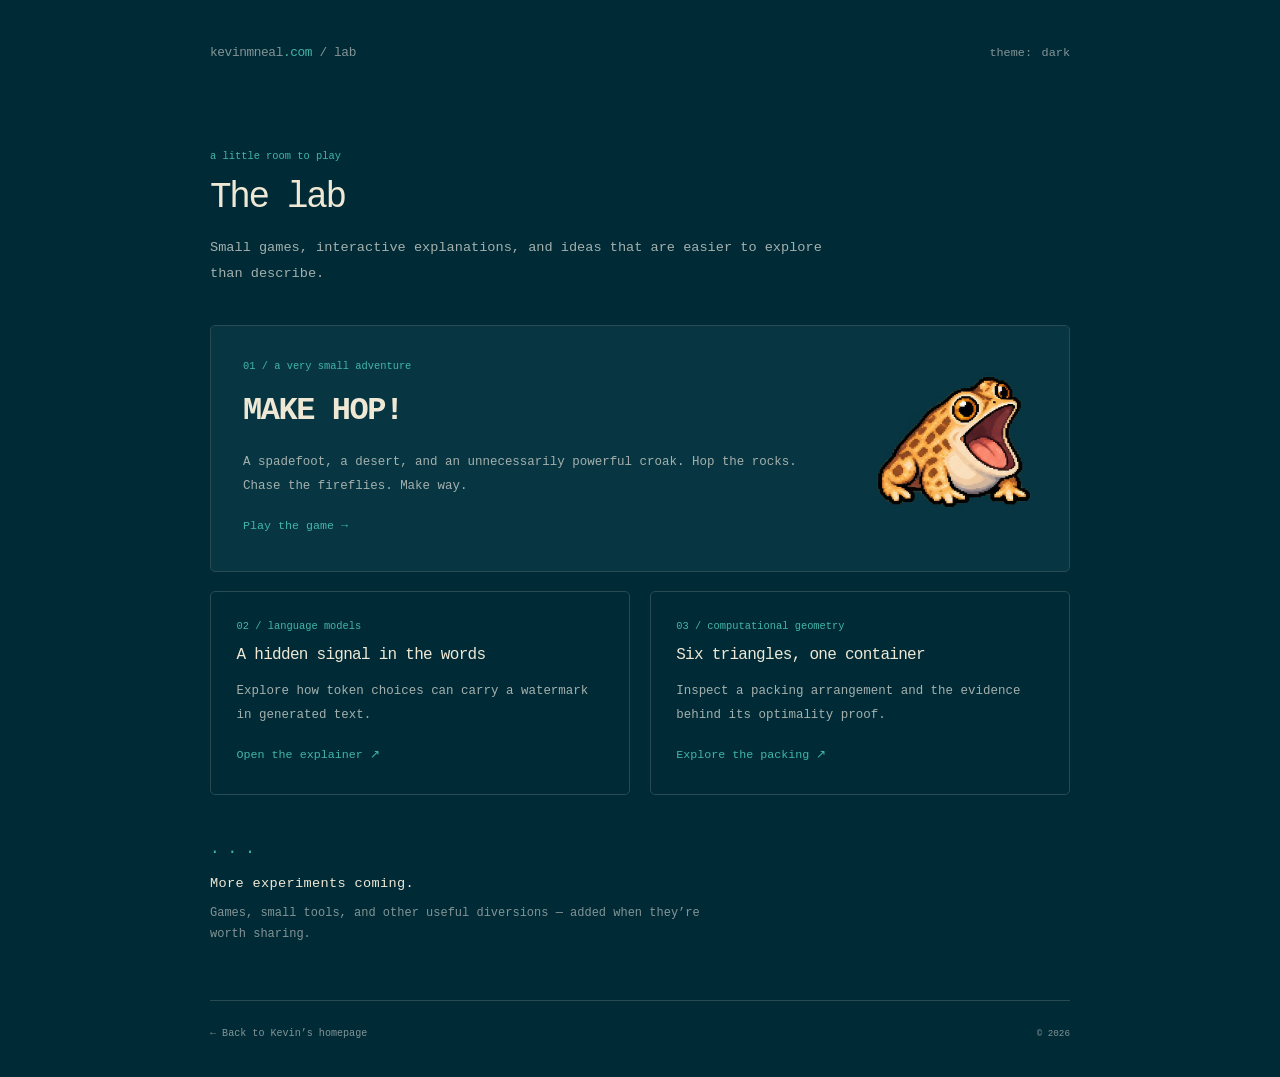
==== docs/lab/index.html @ ad4743d2 "Expand MAKE HOP with expressive sprites, force blasts, and a lab" ====
<!doctype html>
<html lang="en" data-theme="dark">
<head>
  <meta charset="utf-8">
  <meta name="viewport" content="width=device-width, initial-scale=1">
  <meta name="theme-color" content="#002b36">
  <meta name="description" content="Small games, interactive explanations, and experiments from Kevin M. Neal.">
  <link rel="canonical" href="https://kevinmneal.com/lab/">
  <link rel="icon" href="../favicon.svg" type="image/svg+xml">
  <link rel="stylesheet" href="../styles.css?v=20261016-hop-v2">
  <script type="module" src="./lab.js?v=20261016-hop-v2"></script>
  <title>Lab — Kevin M. Neal</title>
</head>
<body>
  <a class="skip-link" href="#main">Skip to content</a>
  <div class="page lab-page">
    <header class="topbar"><a class="wordmark" href="../">kevinmneal<span>.com</span> / lab</a><button class="theme-toggle" id="theme-toggle" type="button" hidden>theme: <span id="theme-label">dark</span></button></header>
    <main id="main" tabindex="-1">
      <section class="lab-intro">
        <p class="lab-kicker">a little room to play</p>
        <h1>The lab</h1>
        <p>Small games, interactive explanations, and ideas that are easier to explore than describe.</p>
      </section>
      <a class="lab-feature" href="../#make-hop">
        <div><span class="lab-kicker">01 / a very small adventure</span><h2>MAKE HOP!</h2><p>A spadefoot, a desert, and an unnecessarily powerful croak. Hop the rocks. Chase the fireflies. Make way.</p><span class="lab-cta">Play the game <span aria-hidden="true">→</span></span></div>
        <span class="lab-toad" aria-hidden="true"></span>
      </a>
      <div class="lab-grid">
        <a class="lab-card" href="https://kevinmneal.github.io/llm-watermarking/"><span class="lab-kicker">02 / language models</span><h2>A hidden signal in the words</h2><p>Explore how token choices can carry a watermark in generated text.</p><span class="lab-cta">Open the explainer <span aria-hidden="true">↗</span></span></a>
        <a class="lab-card" href="https://kevinmneal.github.io/six-triangle-packing/"><span class="lab-kicker">03 / computational geometry</span><h2>Six triangles, one container</h2><p>Inspect a packing arrangement and the evidence behind its optimality proof.</p><span class="lab-cta">Explore the packing <span aria-hidden="true">↗</span></span></a>
      </div>
      <div class="lab-soon"><span aria-hidden="true">···</span><h2>More experiments coming.</h2><p>Games, small tools, and other useful diversions — added when they’re worth sharing.</p></div>
    </main>
    <footer><a href="../">← Back to Kevin’s homepage</a><span class="copyright">© 2026</span></footer>
  </div>
</body>
</html>
---- docs/styles.css ----
:root {
  color-scheme: dark;
  --bg: #002b36;
  --surface: #073642;
  --text: #a4b0ad;
  --muted: #839496;
  --heading: #eee8d5;
  --accent: #42b5a9;
  --line: #284a53;
  --focus: #b58900;
  --green: #a0ae36;
  --gold: #b58900;
  --blue: #268bd2;
  font-family: "SFMono-Regular", Consolas, "Liberation Mono", Menlo, monospace;
  font-size: 16px;
  -webkit-font-smoothing: antialiased;
  background: var(--bg);
  color: var(--text);
}
:root[data-theme="light"] {
  color-scheme: light;
  --bg: #fdf6e3;
  --surface: #eee8d5;
  --text: #50666d;
  --muted: #586e75;
  --heading: #073642;
  --accent: #08746e;
  --line: #d8d0b8;
  --focus: #836200;
  --green: #596900;
}
* { box-sizing: border-box; }
body { margin: 0; line-height: 1.7; }
h1, h2, p, figure { margin: 0; }
button, a, summary { -webkit-tap-highlight-color: transparent; }
a { color: inherit; text-decoration: none; text-underline-offset: .3em; }
a:hover { color: var(--accent); text-decoration: underline; }
button { font: inherit; color: inherit; }
button, summary { touch-action: manipulation; }
a:focus-visible, button:focus-visible, summary:focus-visible { outline: 2px solid var(--focus); outline-offset: 5px; border-radius: 1px; }
[hidden] { display: none !important; }
::selection { background: var(--accent); color: var(--bg); }
.page { width: min(100% - 6rem, 1080px); margin: 0 auto; }
.topbar { display: flex; justify-content: space-between; align-items: center; padding-top: 2.1rem; }
.wordmark { font-size: .8rem; color: var(--muted); letter-spacing: -.03em; }
.wordmark span { color: var(--accent); }
.theme-toggle { display: inline-flex; align-items: center; gap: .6rem; border: none; background: transparent; color: var(--muted); font-size: .74rem; padding: .55rem 0 .55rem .7rem; cursor: pointer; min-height: 38px; }
.theme-toggle:hover { color: var(--heading); }
.layout { display: grid; grid-template-columns: minmax(0, 1fr) 290px; column-gap: 3.2rem; align-items: start; }
.intro, .work, .about, .writing { grid-column: 1; min-width: 0; }
.intro { grid-row: 1; padding: 4.5rem 0 3.1rem; }
h1 { color: var(--heading); font-size: clamp(1.8rem, 3vw, 2.25rem); line-height: 1.2; font-weight: 500; letter-spacing: -.065em; }
.degree { font-size: .44em; font-weight: 400; letter-spacing: -.03em; color: var(--muted); }
.discipline { color: var(--accent); font-size: .8rem; margin-top: .8rem; }
.bio { max-width: 66ch; font-size: .84rem; line-height: 1.95; margin-top: 1.15rem; }
.companion-rail { grid-column: 2; grid-row: 1 / 5; position: sticky; top: 3rem; align-self: start; margin-top: 4rem; min-width: 0; }
.companion-stage { width: 100%; }
#companion { display: block; width: 100%; height: auto; aspect-ratio: 400 / 340; image-rendering: auto; }
.companion-meta { min-height: 3.4rem; padding-top: .3rem; text-align: center; }
#companion-label { color: var(--muted); font-size: .61rem; line-height: 1.6; min-height: 1.6em; }
.companion-controls { display: flex; align-items: center; justify-content: center; gap: 1.25rem; margin-top: .2rem; }
.companion-controls button { padding: .3rem .1rem; min-height: 32px; border: 0; background: none; color: var(--muted); font-size: .59rem; cursor: pointer; }
.companion-controls button:hover { color: var(--accent); }
.work { grid-row: 2; }
.section-heading { display: flex; align-items: baseline; justify-content: space-between; gap: 1rem; margin-bottom: 1rem; }
h2 { color: var(--muted); font-weight: 400; font-size: .68rem; letter-spacing: .025em; }
.interaction-hint, .section-heading > a { color: var(--muted); font-size: .61rem; }
.project { border-top: 1px solid var(--line); scroll-margin-top: 1.5rem; }
.project:last-child { border-bottom: 1px solid var(--line); }
summary { list-style: none; display: flex; align-items: center; gap: 1rem; padding: 1.3rem .1rem; cursor: pointer; position: relative; }
summary::-webkit-details-marker { display: none; }
.row-number { font-size: .61rem; color: var(--muted); width: 1.2rem; flex: 0 0 auto; }
.row-copy { flex: 1; min-width: 0; display: flex; flex-direction: column; gap: .25rem; }
.row-title { font-size: .94rem; letter-spacing: -.025em; color: var(--heading); }
.row-subtitle { font-size: .7rem; color: var(--muted); line-height: 1.65; }
.row-category { font-size: .59rem; color: var(--muted); }
.expand-icon { position: relative; display: block; width: 12px; height: 12px; margin-left: .3rem; flex: 0 0 auto; color: var(--muted); }
.expand-icon::before, .expand-icon::after { content: ''; position: absolute; background: currentColor; }
.expand-icon::before { height: 1px; width: 11px; top: 5px; left: 0; }
.expand-icon::after { height: 11px; width: 1px; top: 0; left: 5px; transition: transform .16s ease; }
.project[open] .expand-icon::after, .about-details[open] .expand-icon::after { transform: rotate(90deg); }
summary:hover .row-title, summary:hover .expand-icon, .project[open] .row-title { color: var(--accent); }
.project-content { display: grid; grid-template-columns: minmax(0, 1fr) 162px; align-items: center; gap: 1.5rem; padding: .15rem 0 1.7rem 2.3rem; }
.project-description { min-width: 0; font-size: .84rem; line-height: 1.95; }
.project-description p + p, .about-copy p + p { margin-top: 1em; }
.project-links { display: flex; flex-wrap: wrap; gap: .55rem 1.4rem; margin-top: .85rem; font-size: .7rem; color: var(--accent); }
.project-figure { min-width: 0; width: 100%; }
.project-figure svg, .project-figure img { display: block; width: 100%; height: auto; overflow: visible; }
.project-figure figcaption { text-align: center; font-size: .52rem; color: var(--muted); line-height: 1.5; margin-top: .4rem; }
.figure-surface { fill: var(--surface); stroke: var(--line); stroke-width: 1.4; }
.figure-line { stroke: var(--muted); stroke-width: 1.4; }
.figure-accent { stroke: var(--accent); stroke-width: 2; }
.figure-dot { fill: var(--muted); }
.map-contours { stroke: var(--accent); stroke-width: 1.2; opacity: .65; }
.map-points { fill: var(--gold); }
.packing-triangles polygon { fill: color-mix(in srgb, var(--accent) 12%, var(--bg)); stroke: var(--accent); stroke-width: 2.8; }
.packing-triangles polygon:nth-child(3n + 2) { fill: color-mix(in srgb, var(--blue) 12%, var(--bg)); stroke: var(--blue); }
.packing-triangles polygon:nth-child(3n) { fill: color-mix(in srgb, var(--gold) 12%, var(--bg)); stroke: var(--gold); }
.packing-boundary { stroke: var(--muted); stroke-width: 2; }
.token-boxes rect { stroke: var(--line); stroke-width: 1; }
.token-boxes .selected-token { fill: color-mix(in srgb, var(--green) 12%, var(--bg)); stroke: var(--green); }
.token-text { fill: var(--text); font: 10px "SFMono-Regular", Consolas, "Liberation Mono", Menlo, monospace; text-anchor: middle; }
.selected-token-text { fill: var(--green); }
.signal-line { stroke: var(--green); stroke-width: 2; }
.other-experiments { margin-top: 1rem; font-size: .7rem; color: var(--muted); }
.other-experiments a { color: var(--accent); }
.about { grid-row: 3; margin-top: 1.7rem; }
.about-details { border: 1px solid var(--line); border-left: 2px solid var(--accent); background: color-mix(in srgb, var(--surface) 55%, var(--bg)); }
.about-details summary { justify-content: space-between; padding: .9rem 1rem; font-size: .9rem; color: var(--heading); }
.about-details summary:hover, .about-details[open] summary { color: var(--accent); }
.about-copy { max-width: 68ch; padding: .2rem 1rem 1.1rem; font-size: .84rem; line-height: 1.95; }
.writing { grid-row: 4; margin-top: 2.5rem; }
.publication-group { margin: 1.5rem 0 .4rem; color: var(--accent); font-size: .7rem; font-weight: 400; }
.papers { margin: 0; padding: 0; list-style: none; }
.papers li { display: grid; grid-template-columns: minmax(0, 1fr) 34px; gap: 1rem; font-size: .78rem; line-height: 1.85; margin-top: 1.1rem; }
.paper-venue { display: block; color: var(--muted); font-size: .68rem; margin-top: .2rem; }
.paper-venue cite { font-style: normal; }
.papers time { color: var(--muted); font-size: .65rem; padding-top: .15rem; text-align: right; }
.papers a { color: var(--text); }
.papers a span { color: var(--accent); }
footer { margin-top: 3rem; border-top: 1px solid var(--line); padding: 1.5rem 0 2.2rem; display: flex; align-items: center; justify-content: space-between; gap: 1.5rem; color: var(--muted); font-size: .63rem; }
footer nav { display: flex; flex-wrap: wrap; gap: .75rem 1.6rem; }
.copyright { font-size: .58rem; white-space: nowrap; }
.skip-link { position: absolute; z-index: 10; top: -6rem; left: 1rem; padding: .5rem 1rem; color: var(--heading); background: var(--surface); }
.skip-link:focus { top: .5rem; }
@media (max-width: 1060px) {
  .page { width: calc(100% - 4rem); }
  .layout { grid-template-columns: minmax(0, 1fr) 230px; column-gap: 2rem; }
  .row-category { display: none; }
  .project-content { grid-template-columns: minmax(0, 1fr) 136px; gap: 1rem; }
}
@media (max-width: 800px) {
  .page { width: calc(100% - 3rem); }
  .topbar { padding-top: 1.2rem; }
  .layout { display: flex; flex-direction: column; }
  .intro { order: 0; width: 100%; padding: 3.1rem 0 1.8rem; }
  h1 { font-size: 2rem; }
  .bio { max-width: 68ch; }
  .companion-rail { order: 1; position: sticky; z-index: 3; top: 0; display: flex; flex-direction: row-reverse; align-items: center; justify-content: space-between; width: 100%; margin-top: 0; margin-bottom: 1.8rem; padding: .15rem 0 .4rem; border-bottom: 1px solid var(--line); background: var(--bg); }
  .companion-stage { flex: 0 0 108px; width: 108px; }
  .companion-meta { padding: 0 .5rem 0 0; min-height: 0; max-width: 24ch; text-align: left; }
  #companion-label { font-size: .62rem; }
  .companion-controls { justify-content: flex-start; gap: 1.35rem; margin-top: .3rem; }
  .companion-controls button { font-size: .6rem; min-height: 36px; }
  .work { order: 2; width: 100%; }
  .about { order: 3; width: 100%; }
  .writing { order: 4; width: 100%; }
  .project, summary, .project-links a, .papers a, .other-experiments a { scroll-margin-top: 120px; }
  .project-content { grid-template-columns: minmax(0, 1fr) 166px; gap: 1.5rem; }
  .row-category { display: block; }
  .row-title { font-size: .9rem; }
  .row-subtitle { font-size: .75rem; }
}
@media (max-width: 560px) {
  .row-category { display: none; }
  summary { gap: .9rem; padding: 1.1rem 0; }
  .project-content { grid-template-columns: minmax(0, 1fr); gap: 1.2rem; padding-left: 2.1rem; }
  .project-figure { width: 178px; justify-self: center; }
  .packing-figure { width: 155px; }
  .terminal-figure { width: 142px; }
  .papers li { gap: .75rem; }
  .writing { margin-top: 2.5rem; }
  footer { align-items: flex-start; }
}
@media (max-width: 380px) {
  .page { width: calc(100% - 2.25rem); }
  h1 { font-size: 1.75rem; }
  .discipline { font-size: .75rem; }
  #companion-label { font-size: .56rem; }
  .companion-controls button { font-size: .56rem; }
  .row-title { font-size: .88rem; }
  .row-number { font-size: .57rem; width: .95rem; }
  .project-content { padding-left: 0; }
  .project-links { font-size: .64rem; }
  footer nav { gap: .6rem 1rem; font-size: .59rem; }
  .copyright { display: none; }
}
@media (prefers-reduced-motion: reduce) {
  *, *::before, *::after { animation: none !important; transition: none !important; scroll-behavior: auto !important; }
}
@media print {
  :root { --bg: white; --surface: white; --text: #333; --muted: #555; --heading: #111; --accent: #222; --line: #ccc; }
  .page { width: 100%; }
  .layout { display: block; }
  .theme-toggle, .companion-rail, .interaction-hint, .expand-icon, .skip-link { display: none; }
  .intro { padding: 2rem 0; }
  .project { break-inside: avoid; }
}

/* A small field trip, tucked behind the companion. */
.companion-secret { display: block; width: 100%; padding: 0; border: 0; background: transparent; cursor: pointer; }
.companion-secret:focus-visible { outline-offset: -2px; }
body.hop-open { overflow: hidden; }
.hop-dialog { width: min(940px, calc(100% - 2rem)); max-height: calc(100dvh - 2rem); padding: 1.5rem; border: 1px solid var(--accent); border-radius: 8px; background: var(--bg); color: var(--text); box-shadow: 0 24px 100px #0008; overflow: auto; }
.hop-dialog::backdrop { background: #001820d9; backdrop-filter: blur(5px); }
.hop-header { display: flex; justify-content: space-between; gap: 1rem; align-items: center; }
.hop-eyebrow { color: var(--accent); font-size: .62rem; }
.hop-header h2 { color: var(--heading); font-size: 1.75rem; font-weight: 700; letter-spacing: -.07em; line-height: 1.4; }
.hop-close, .hop-pause { border: 0; background: none; cursor: pointer; font-size: .7rem; min-height: 44px; padding: .4rem .6rem; }
.hop-close:hover, .hop-pause:hover { color: var(--heading); }
.hop-close span { font-size: 1.2rem; margin-left: .5rem; }
.hop-scoreboard { display: flex; align-items: center; gap: 1.7rem; margin: 1rem 0; font-size: .65rem; color: var(--muted); }
.hop-scoreboard strong { color: var(--heading); font-size: .85rem; font-weight: 400; margin-left: .35rem; font-variant-numeric: tabular-nums; }
.hop-hearts { margin-left: auto; color: #db6d86; font-size: 1rem; white-space: nowrap; }
.hop-arena { position: relative; border: 1px solid var(--line); border-radius: 4px; overflow: hidden; }
#hop-canvas { display: block; width: 100%; aspect-ratio: 900 / 340; touch-action: manipulation; outline: none; }
#hop-canvas:focus-visible { box-shadow: inset 0 0 0 2px var(--focus); }
.hop-overlay { position: absolute; inset: 0; display: grid; place-items: center; padding: 1rem; background: color-mix(in srgb, var(--bg) 35%, transparent); }
.hop-card { max-width: 420px; padding: 1.3rem 1.7rem; background: var(--bg); border: 1px solid var(--line); border-radius: 4px; text-align: center; box-shadow: 0 8px 25px #0002; }
.hop-card h3 { color: var(--heading); margin: 0; font-weight: 400; font-size: 1rem; line-height: 1.5; }
.hop-card p { font-size: .71rem; line-height: 1.7; margin: .65rem 0 1rem; }
.hop-start { padding: .6rem 1.25rem; border: 1px solid var(--accent); border-radius: 3px; color: var(--bg); background: var(--accent); cursor: pointer; font-size: .78rem; min-height: 44px; }
.hop-controls { display: flex; align-items: stretch; gap: .75rem; margin-top: 1rem; }
.hop-action { padding: .5rem 1rem; min-height: 48px; border: 1px solid var(--line); border-radius: 3px; background: var(--surface); cursor: pointer; font-size: .78rem; text-align: left; }
.hop-action:hover:not(:disabled) { border-color: var(--accent); color: var(--heading); }
.hop-dialog kbd { font: inherit; font-size: .58rem; margin-left: .6rem; color: var(--muted); }
.hop-shout { min-width: 156px; }
.hop-shout[aria-disabled="true"] { color: var(--muted); }
.hop-charge { display: block; height: 3px; margin-top: .3rem; background: var(--line); overflow: hidden; }
.hop-charge > span { display: block; height: 100%; width: 100%; background: var(--accent); }
.hop-pause { margin-left: auto; }
.hop-instructions { margin-top: 1rem; font-size: .67rem; line-height: 1.8; max-width: 80ch; }
.hop-status { font-size: .62rem; color: var(--muted); min-height: 1.8em; margin-top: .5rem; }
.hop-dialog button:disabled { opacity: .55; cursor: default; }
@media (max-width: 560px) {
  .hop-dialog { width: calc(100% - 1rem); max-height: calc(100dvh - 1rem); padding: .85rem; }
  .hop-header h2 { font-size: 1.5rem; }
  .hop-scoreboard { gap: .8rem; font-size: .58rem; }
  .hop-scoreboard strong { display: block; margin-left: 0; }
  #hop-canvas { aspect-ratio: 510 / 340; }
  .hop-card { padding: 1rem; }
  .hop-card h3 { font-size: .88rem; }
  .hop-card p { font-size: .64rem; }
  .hop-controls { gap: .45rem; }
  .hop-action { padding: .5rem .7rem; font-size: .7rem; }
  .hop-dialog kbd { display: none; }
  .hop-shout { min-width: 112px; }
  .hop-pause { padding: .4rem .3rem; font-size: .64rem; }
}
@media print { .hop-dialog { display: none; } }

.companion-hint { min-height: 1.5em; margin-top: .2rem; color: var(--accent); font-size: .62rem; }
.hop-header-actions { display: flex; align-items: center; gap: .5rem; }
.hop-sound { padding: .3rem .5rem; min-height: 44px; border: 0; background: transparent; color: var(--muted); font-size: .62rem; cursor: pointer; }
.hop-sound[aria-pressed="true"] { color: var(--accent); }
.hop-runline { display: flex; justify-content: space-between; gap: 1rem; color: var(--accent); font-size: .62rem; margin: .6rem 0 -.5rem; }
.hop-runline strong { font-weight: 400; font-variant-numeric: tabular-nums; }
.hop-close span { margin: 0; }
.lab-page { max-width: 860px; }
.lab-intro { padding: 4.8rem 0 2.4rem; max-width: 66ch; }
.lab-kicker { display: block; color: var(--accent); font-size: .65rem; }
.lab-intro h1 { margin: .6rem 0 1rem; }
.lab-intro > p:last-child { font-size: .85rem; line-height: 1.9; }
.lab-feature { display: grid; grid-template-columns: minmax(0, 1fr) 170px; align-items: center; gap: 1.7rem; padding: 2rem; border: 1px solid var(--line); background: var(--surface); border-radius: 5px; }
.lab-feature h2, .lab-card h2 { color: var(--heading); font-size: 1.25rem; letter-spacing: -.045em; margin: .5rem 0 .8rem; }
.lab-feature h2 { font-size: 2rem; font-weight: 700; }
.lab-feature p, .lab-card p { color: var(--text); font-size: .78rem; line-height: 1.9; }
.lab-feature:hover, .lab-card:hover { text-decoration: none; border-color: var(--accent); }
.lab-cta { display: inline-block; margin-top: 1.15rem; font-size: .73rem; color: var(--accent); }
.lab-toad { display: block; width: 170px; height: 170px; background: url('./assets/game/croak-v2.png') 66.6667% 66.6667% / 400% 400%; transition: transform .2s ease; }
.lab-feature:hover .lab-toad { transform: rotate(-4deg) translateY(-4px); }
.lab-grid { display: grid; grid-template-columns: repeat(2, minmax(0, 1fr)); gap: 1.2rem; margin-top: 1.2rem; }
.lab-card { padding: 1.6rem; border: 1px solid var(--line); border-radius: 5px; }
.lab-card h2 { font-size: 1rem; line-height: 1.5; }
.lab-soon { padding: 2.8rem 0 .5rem; max-width: 55ch; }
.lab-soon > span { color: var(--accent); letter-spacing: .5em; }
.lab-soon h2 { color: var(--heading); font-size: .85rem; margin: .35rem 0 .5rem; }
.lab-soon p { font-size: .75rem; color: var(--muted); }
@media (max-width: 560px) {
  .lab-intro { padding-top: 3.2rem; }
  .lab-feature { padding: 1.3rem; grid-template-columns: minmax(0, 1fr); gap: .7rem; }
  .lab-toad { grid-row: 1; width: 110px; height: 110px; justify-self: end; margin-bottom: -1.5rem; }
  .lab-feature .lab-kicker { max-width: 16ch; }
  .lab-grid { grid-template-columns: minmax(0, 1fr); }
  .hop-header-actions { gap: .1rem; }
  .hop-sound { font-size: .58rem; padding: .3rem; }
}
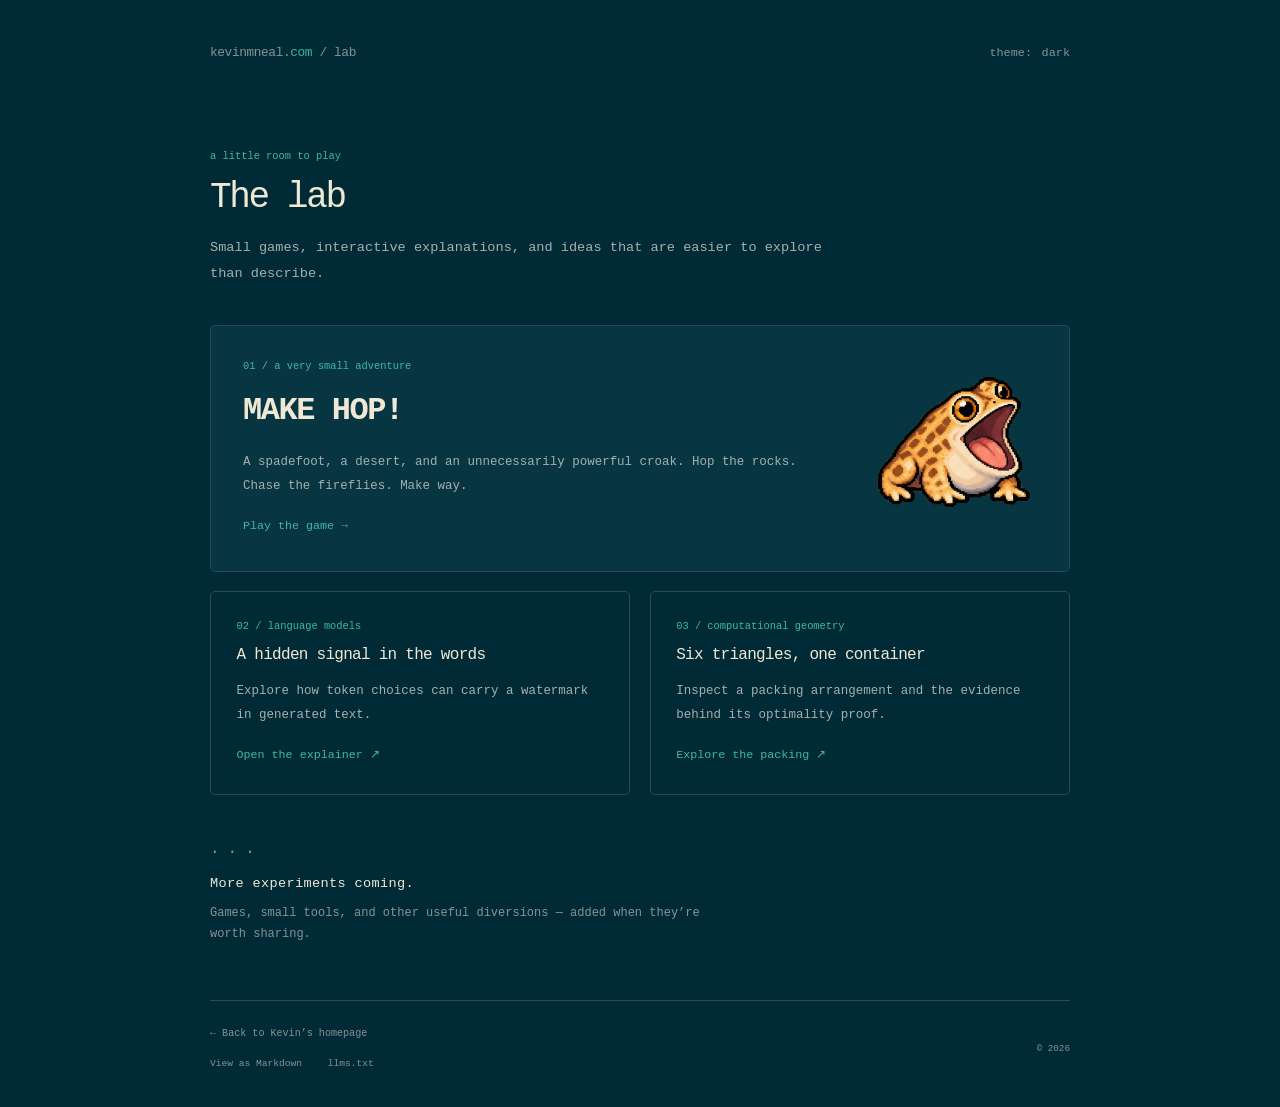
==== commit 25700196: "Add synchronized Markdown pages and crawler discovery files" ====
--- a/docs/lab/index.html
+++ b/docs/lab/index.html
@@ -6,8 +6,10 @@
   <meta name="theme-color" content="#002b36">
   <meta name="description" content="Small games, interactive explanations, and experiments from Kevin M. Neal.">
   <link rel="canonical" href="https://kevinmneal.com/lab/">
+  <link rel="alternate" type="text/markdown" href="./index.md" title="View as Markdown">
+  <link rel="describedby" href="../llms.txt" type="text/plain">
   <link rel="icon" href="../favicon.svg" type="image/svg+xml">
-  <link rel="stylesheet" href="../styles.css?v=20261016-hop-v2">
+  <link rel="stylesheet" href="../styles.css?v=20261016-reading">
   <script type="module" src="./lab.js?v=20261016-hop-v2"></script>
   <title>Lab — Kevin M. Neal</title>
 </head>
@@ -31,7 +33,7 @@
       </div>
       <div class="lab-soon"><span aria-hidden="true">···</span><h2>More experiments coming.</h2><p>Games, small tools, and other useful diversions — added when they’re worth sharing.</p></div>
     </main>
-    <footer><a href="../">← Back to Kevin’s homepage</a><span class="copyright">© 2026</span></footer>
+    <footer><div class="footer-links"><a href="../">← Back to Kevin’s homepage</a><nav class="reading-links" aria-label="Reading formats"><a href="./index.md" type="text/markdown">View as Markdown</a><a href="../llms.txt" type="text/plain">llms.txt</a></nav></div><span class="copyright">© 2026</span></footer>
   </div>
 </body>
 </html>
--- a/docs/styles.css
+++ b/docs/styles.css
@@ -120,6 +120,8 @@
 .papers a span { color: var(--accent); }
 footer { margin-top: 3rem; border-top: 1px solid var(--line); padding: 1.5rem 0 2.2rem; display: flex; align-items: center; justify-content: space-between; gap: 1.5rem; color: var(--muted); font-size: .63rem; }
 footer nav { display: flex; flex-wrap: wrap; gap: .75rem 1.6rem; }
+.footer-links { display: grid; gap: .85rem; min-width: 0; }
+.reading-links { font-size: .6rem; }
 .copyright { font-size: .58rem; white-space: nowrap; }
 .skip-link { position: absolute; z-index: 10; top: -6rem; left: 1rem; padding: .5rem 1rem; color: var(--heading); background: var(--surface); }
 .skip-link:focus { top: .5rem; }
@@ -239,7 +241,6 @@
 }
 @media print { .hop-dialog { display: none; } }
 
-.companion-hint { min-height: 1.5em; margin-top: .2rem; color: var(--accent); font-size: .62rem; }
 .hop-header-actions { display: flex; align-items: center; gap: .5rem; }
 .hop-sound { padding: .3rem .5rem; min-height: 44px; border: 0; background: transparent; color: var(--muted); font-size: .62rem; cursor: pointer; }
 .hop-sound[aria-pressed="true"] { color: var(--accent); }
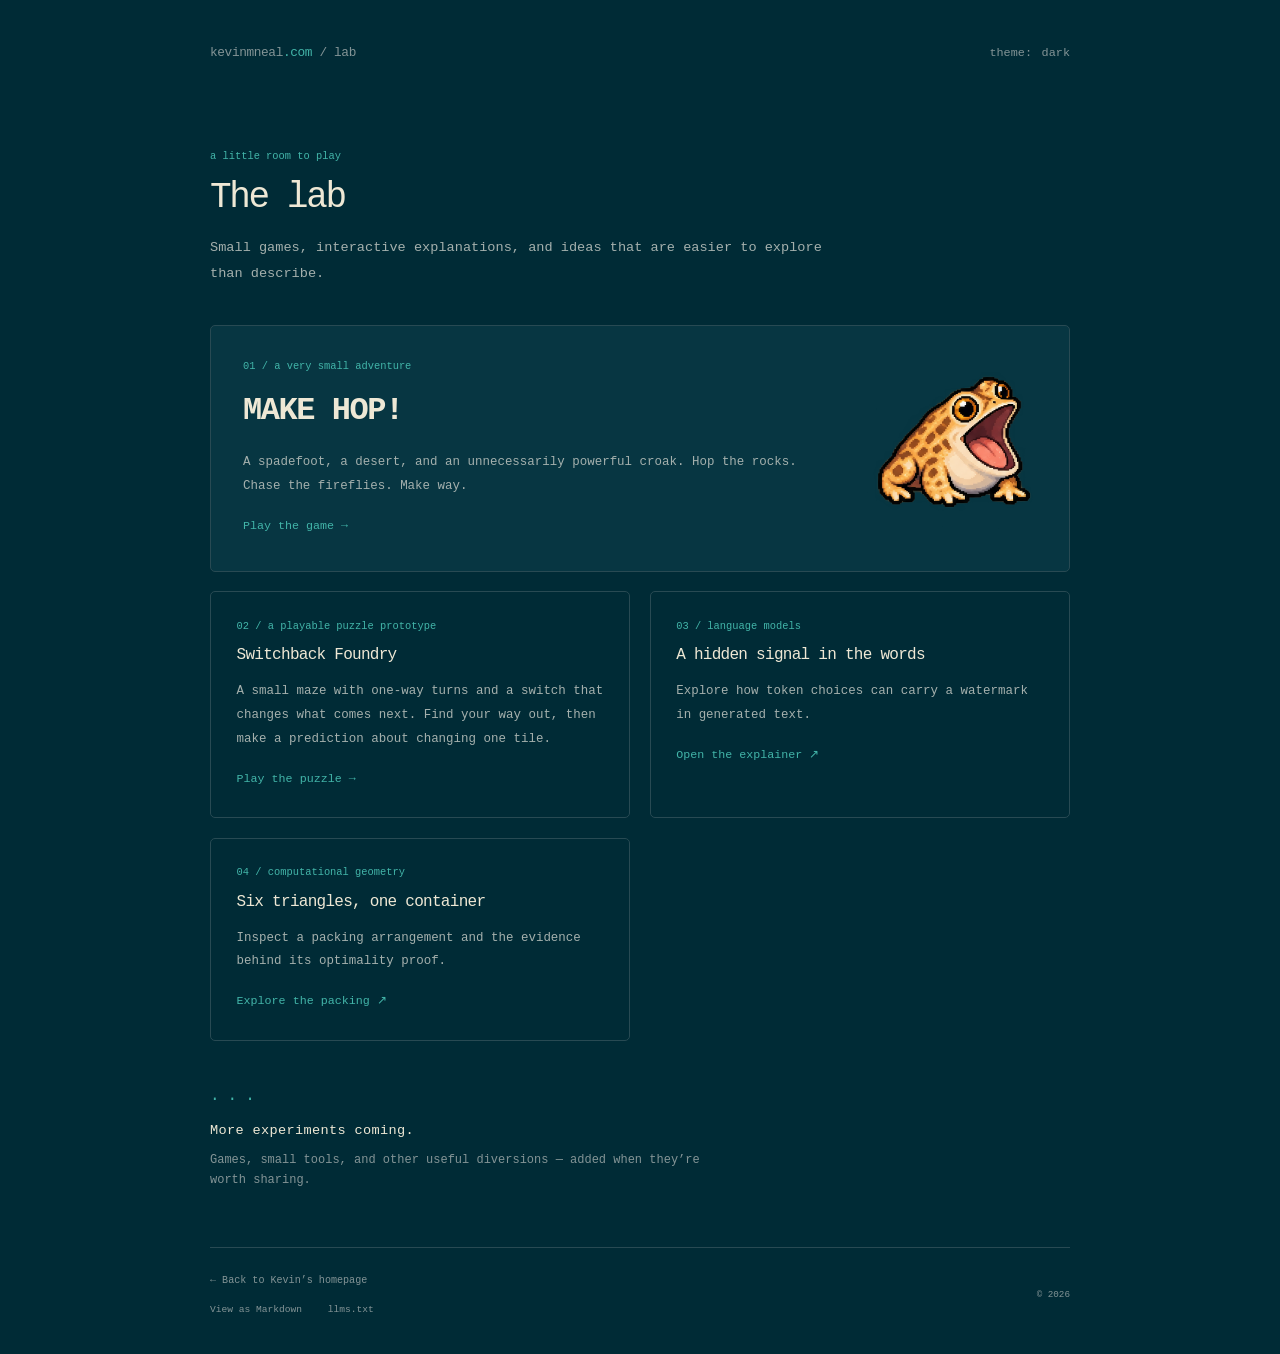
==== commit 2e1616db: "Publish Switchback Foundry puzzle prototype" ====
--- a/docs/lab/index.html
+++ b/docs/lab/index.html
@@ -28,12 +28,13 @@
         <span class="lab-toad" aria-hidden="true"></span>
       </a>
       <div class="lab-grid">
-        <a class="lab-card" href="https://kevinmneal.github.io/llm-watermarking/"><span class="lab-kicker">02 / language models</span><h2>A hidden signal in the words</h2><p>Explore how token choices can carry a watermark in generated text.</p><span class="lab-cta">Open the explainer <span aria-hidden="true">↗</span></span></a>
-        <a class="lab-card" href="https://kevinmneal.github.io/six-triangle-packing/"><span class="lab-kicker">03 / computational geometry</span><h2>Six triangles, one container</h2><p>Inspect a packing arrangement and the evidence behind its optimality proof.</p><span class="lab-cta">Explore the packing <span aria-hidden="true">↗</span></span></a>
+        <a class="lab-card" href="./switchback/"><span class="lab-kicker">02 / a playable puzzle prototype</span><h2>Switchback Foundry</h2><p>A small maze with one-way turns and a switch that changes what comes next. Find your way out, then make a prediction about changing one tile.</p><span class="lab-cta">Play the puzzle <span aria-hidden="true">→</span></span></a>
+        <a class="lab-card" href="https://kevinmneal.github.io/llm-watermarking/"><span class="lab-kicker">03 / language models</span><h2>A hidden signal in the words</h2><p>Explore how token choices can carry a watermark in generated text.</p><span class="lab-cta">Open the explainer <span aria-hidden="true">↗</span></span></a>
+        <a class="lab-card" href="https://kevinmneal.github.io/six-triangle-packing/"><span class="lab-kicker">04 / computational geometry</span><h2>Six triangles, one container</h2><p>Inspect a packing arrangement and the evidence behind its optimality proof.</p><span class="lab-cta">Explore the packing <span aria-hidden="true">↗</span></span></a>
       </div>
       <div class="lab-soon"><span aria-hidden="true">···</span><h2>More experiments coming.</h2><p>Games, small tools, and other useful diversions — added when they’re worth sharing.</p></div>
     </main>
-    <footer><div class="footer-links"><a href="../">← Back to Kevin’s homepage</a><nav class="reading-links" aria-label="Reading formats"><a href="./index.md" type="text/markdown">View as Markdown</a><a href="../llms.txt" type="text/plain">llms.txt</a></nav></div><span class="copyright">© 2026</span></footer>
+    <footer><div class="footer-links"><a href="../">← Back to Kevin’s homepage</a><nav class="reading-links" aria-label="Reading formats"><a href="./index.md.txt" type="text/plain">View as Markdown</a><a href="../llms.txt" type="text/plain">llms.txt</a></nav></div><span class="copyright">© 2026</span></footer>
   </div>
 </body>
 </html>
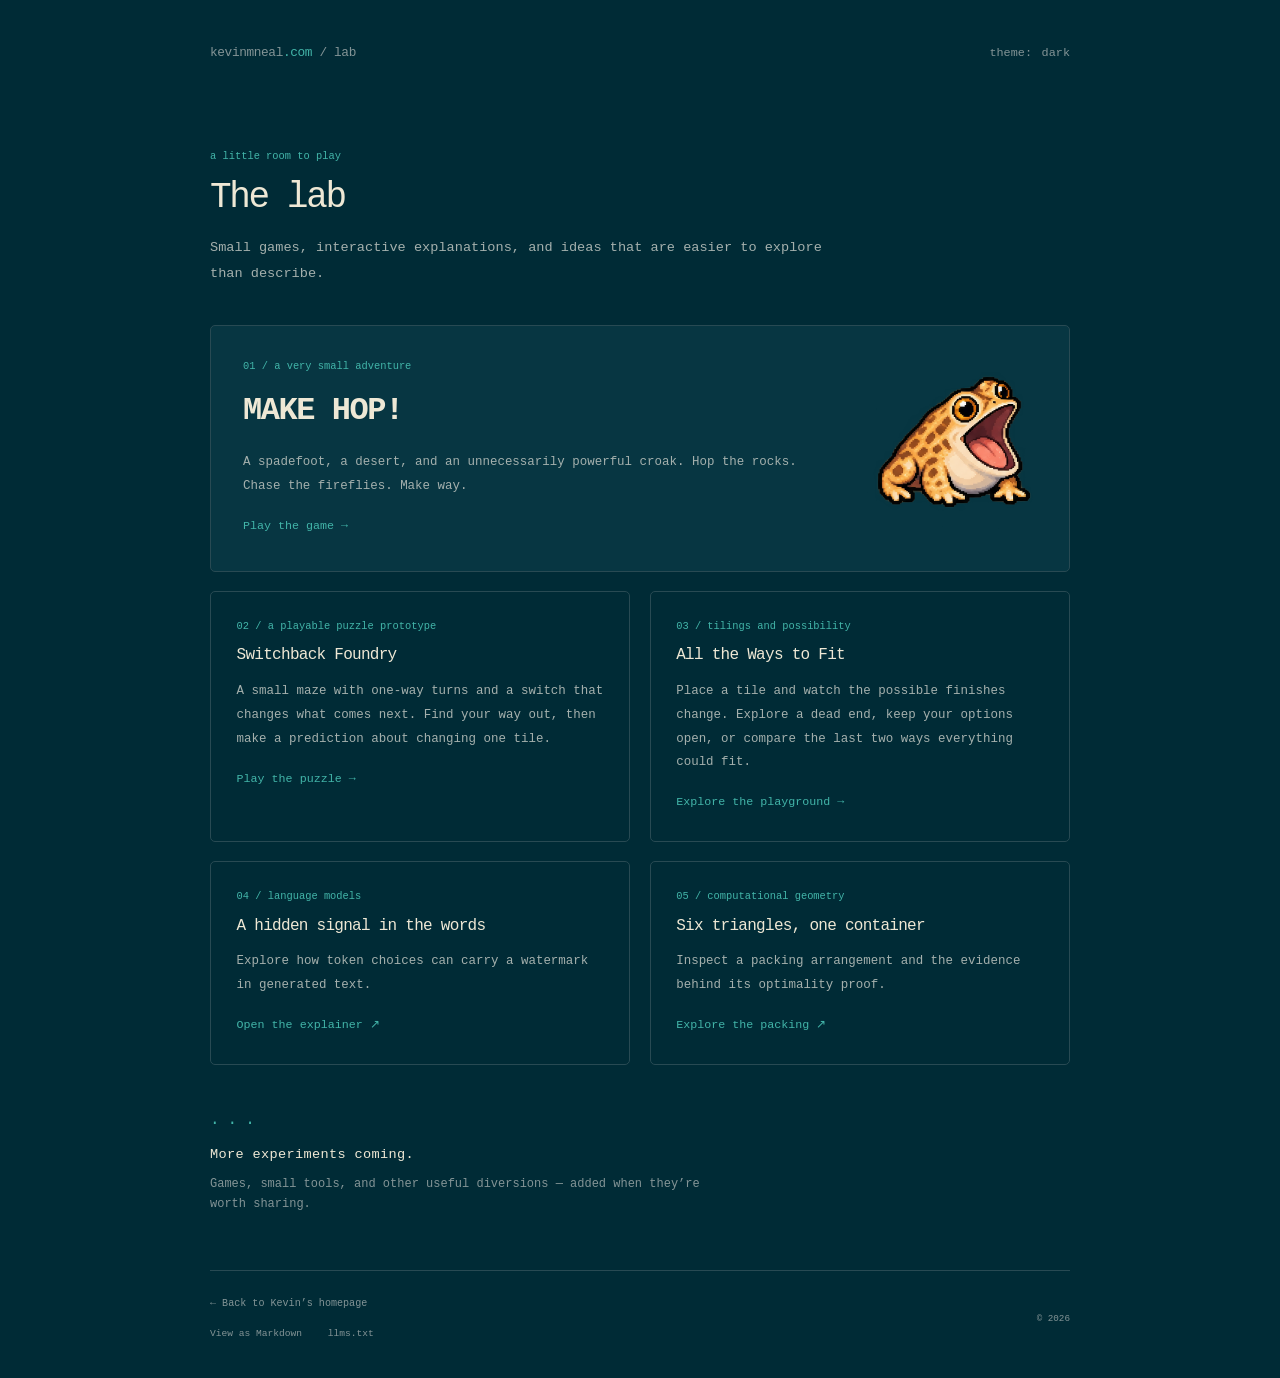
==== commit b800c317: "Add All the Ways to Fit to the lab" ====
--- a/docs/lab/index.html
+++ b/docs/lab/index.html
@@ -29,8 +29,9 @@
       </a>
       <div class="lab-grid">
         <a class="lab-card" href="./switchback/"><span class="lab-kicker">02 / a playable puzzle prototype</span><h2>Switchback Foundry</h2><p>A small maze with one-way turns and a switch that changes what comes next. Find your way out, then make a prediction about changing one tile.</p><span class="lab-cta">Play the puzzle <span aria-hidden="true">→</span></span></a>
-        <a class="lab-card" href="https://kevinmneal.github.io/llm-watermarking/"><span class="lab-kicker">03 / language models</span><h2>A hidden signal in the words</h2><p>Explore how token choices can carry a watermark in generated text.</p><span class="lab-cta">Open the explainer <span aria-hidden="true">↗</span></span></a>
-        <a class="lab-card" href="https://kevinmneal.github.io/six-triangle-packing/"><span class="lab-kicker">04 / computational geometry</span><h2>Six triangles, one container</h2><p>Inspect a packing arrangement and the evidence behind its optimality proof.</p><span class="lab-cta">Explore the packing <span aria-hidden="true">↗</span></span></a>
+        <a class="lab-card" href="./all-the-ways-to-fit/"><span class="lab-kicker">03 / tilings and possibility</span><h2>All the Ways to Fit</h2><p>Place a tile and watch the possible finishes change. Explore a dead end, keep your options open, or compare the last two ways everything could fit.</p><span class="lab-cta">Explore the playground <span aria-hidden="true">→</span></span></a>
+        <a class="lab-card" href="https://kevinmneal.github.io/llm-watermarking/"><span class="lab-kicker">04 / language models</span><h2>A hidden signal in the words</h2><p>Explore how token choices can carry a watermark in generated text.</p><span class="lab-cta">Open the explainer <span aria-hidden="true">↗</span></span></a>
+        <a class="lab-card" href="https://kevinmneal.github.io/six-triangle-packing/"><span class="lab-kicker">05 / computational geometry</span><h2>Six triangles, one container</h2><p>Inspect a packing arrangement and the evidence behind its optimality proof.</p><span class="lab-cta">Explore the packing <span aria-hidden="true">↗</span></span></a>
       </div>
       <div class="lab-soon"><span aria-hidden="true">···</span><h2>More experiments coming.</h2><p>Games, small tools, and other useful diversions — added when they’re worth sharing.</p></div>
     </main>
